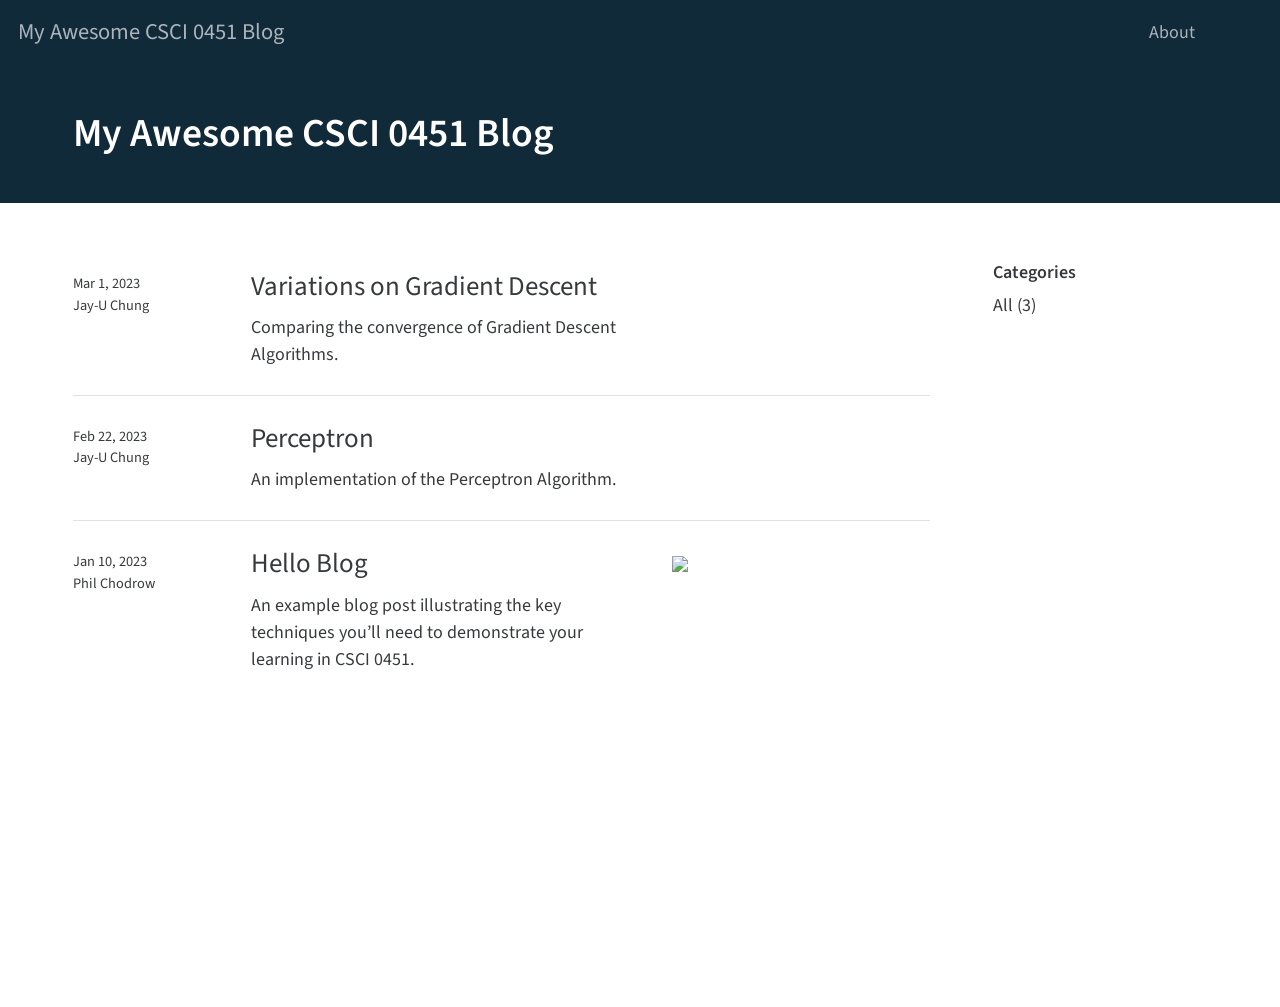
==== docs/index.html @ c1c76f6e "gradient descent blog post" ====
<!DOCTYPE html>
<html xmlns="http://www.w3.org/1999/xhtml" lang="en" xml:lang="en"><head>

<meta charset="utf-8">
<meta name="generator" content="quarto-1.1.189">

<meta name="viewport" content="width=device-width, initial-scale=1.0, user-scalable=yes">


<title>My Awesome CSCI 0451 Blog</title>
<style>
code{white-space: pre-wrap;}
span.smallcaps{font-variant: small-caps;}
div.columns{display: flex; gap: min(4vw, 1.5em);}
div.column{flex: auto; overflow-x: auto;}
div.hanging-indent{margin-left: 1.5em; text-indent: -1.5em;}
ul.task-list{list-style: none;}
ul.task-list li input[type="checkbox"] {
  width: 0.8em;
  margin: 0 0.8em 0.2em -1.6em;
  vertical-align: middle;
}
</style>


<script src="site_libs/quarto-nav/quarto-nav.js"></script>
<script src="site_libs/quarto-nav/headroom.min.js"></script>
<script src="site_libs/clipboard/clipboard.min.js"></script>
<script src="site_libs/quarto-search/autocomplete.umd.js"></script>
<script src="site_libs/quarto-search/fuse.min.js"></script>
<script src="site_libs/quarto-search/quarto-search.js"></script>
<meta name="quarto:offset" content="./">
<script src="site_libs/quarto-listing/list.min.js"></script>
<script src="site_libs/quarto-listing/quarto-listing.js"></script>
<script src="site_libs/quarto-html/quarto.js"></script>
<script src="site_libs/quarto-html/popper.min.js"></script>
<script src="site_libs/quarto-html/tippy.umd.min.js"></script>
<script src="site_libs/quarto-html/anchor.min.js"></script>
<link href="site_libs/quarto-html/tippy.css" rel="stylesheet">
<link href="site_libs/quarto-html/quarto-syntax-highlighting.css" rel="stylesheet" id="quarto-text-highlighting-styles">
<script src="site_libs/bootstrap/bootstrap.min.js"></script>
<link href="site_libs/bootstrap/bootstrap-icons.css" rel="stylesheet">
<link href="site_libs/bootstrap/bootstrap.min.css" rel="stylesheet" id="quarto-bootstrap" data-mode="light">
<script id="quarto-search-options" type="application/json">{
  "location": "navbar",
  "copy-button": false,
  "collapse-after": 3,
  "panel-placement": "end",
  "type": "overlay",
  "limit": 20,
  "language": {
    "search-no-results-text": "No results",
    "search-matching-documents-text": "matching documents",
    "search-copy-link-title": "Copy link to search",
    "search-hide-matches-text": "Hide additional matches",
    "search-more-match-text": "more match in this document",
    "search-more-matches-text": "more matches in this document",
    "search-clear-button-title": "Clear",
    "search-detached-cancel-button-title": "Cancel",
    "search-submit-button-title": "Submit"
  }
}</script>
<script>

  window.document.addEventListener("DOMContentLoaded", function (_event) {
    const listingTargetEl = window.document.querySelector('#listing-listing .list');
    if (!listingTargetEl) {
      // No listing discovered, do not attach.
      return; 
    }

    const options = {
      valueNames: ['listing-date','listing-title','listing-author','listing-image','listing-description','listing-categories',{ data: ['index'] },{ data: ['categories'] },{ data: ['listing-date-sort'] },{ data: ['listing-file-modified-sort'] }],
      
      searchColumns: ["listing-date","listing-title","listing-author","listing-image","listing-description","listing-categories"],
    };

    window['quarto-listings'] = window['quarto-listings'] || {};
    window['quarto-listings']['listing-listing'] = new List('listing-listing', options);

    if (window['quarto-listing-loaded']) {
      window['quarto-listing-loaded']();
    }
  });

  window.addEventListener('hashchange',() => {
    if (window['quarto-listing-loaded']) {
      window['quarto-listing-loaded']();
    }
  })
  </script>
<style>
    .quarto-title-block .quarto-title-banner {
      color: white;
background-image: url(img/landscape.png);
background-size: cover;
    }
    </style>

  <script src="https://cdn.jsdelivr.net/npm/mathjax@3/es5/tex-chtml-full.js" type="text/javascript"></script>

<link rel="stylesheet" href="styles.css">
</head>

<body class="nav-fixed">

<div id="quarto-search-results"></div>
  <header id="quarto-header" class="headroom fixed-top">
    <nav class="navbar navbar-expand-lg navbar-dark ">
      <div class="navbar-container container-fluid">
      <div class="navbar-brand-container">
    <a class="navbar-brand" href="./index.html">
    <span class="navbar-title">My Awesome CSCI 0451 Blog</span>
    </a>
  </div>
          <button class="navbar-toggler" type="button" data-bs-toggle="collapse" data-bs-target="#navbarCollapse" aria-controls="navbarCollapse" aria-expanded="false" aria-label="Toggle navigation" onclick="if (window.quartoToggleHeadroom) { window.quartoToggleHeadroom(); }">
  <span class="navbar-toggler-icon"></span>
</button>
          <div class="collapse navbar-collapse" id="navbarCollapse">
            <ul class="navbar-nav navbar-nav-scroll ms-auto">
  <li class="nav-item">
    <a class="nav-link" href="./about.html">About</a>
  </li>  
  <li class="nav-item compact">
    <a class="nav-link" href="https://github.com/"><i class="bi bi-github" role="img">
</i> 
 </a>
  </li>  
  <li class="nav-item compact">
    <a class="nav-link" href="https://twitter.com"><i class="bi bi-twitter" role="img">
</i> 
 </a>
  </li>  
</ul>
              <div id="quarto-search" class="" title="Search"></div>
          </div> <!-- /navcollapse -->
      </div> <!-- /container-fluid -->
    </nav>
</header>
<!-- content -->
<header id="title-block-header" class="quarto-title-block default page-columns page-full">
  <div class="quarto-title-banner page-columns page-full">
    <div class="quarto-title column-page-left">
      <h1 class="title">My Awesome CSCI 0451 Blog</h1>
                      </div>
  </div>
    
  
  <div class="quarto-title-meta">

      
      
    </div>
    
  
  </header><div id="quarto-content" class="quarto-container page-columns page-rows-contents page-layout-full page-navbar">
<!-- sidebar -->
<!-- margin-sidebar -->
    <div id="quarto-margin-sidebar" class="sidebar margin-sidebar">
        
    <h5 class="quarto-listing-category-title">Categories</h5><div class="quarto-listing-category category-default"><div class="category" data-category="">All <span class="quarto-category-count">(3)</span></div></div></div>
<!-- main -->
<main class="content quarto-banner-title-block column-page-left" id="quarto-document-content">








<div class="quarto-listing quarto-listing-container-default" id="listing-listing">
<div class="list quarto-listing-default">
<div class="quarto-post image-right" data-index="0" data-listing-date-sort="1677646800000" data-listing-file-modified-sort="1677733563541" data-listing-reading-time-sort="2.175">
<div class="thumbnail">
<a href="./posts/gradient_descent/gradient_descent.html">
<div class="thumbnail-image">

</div>
</a><p><a href="./posts/gradient_descent/gradient_descent.html"></a></p>
</div>
<div class="body">
<a href="./posts/gradient_descent/gradient_descent.html">
<h3 class="no-anchor listing-title">
Variations on Gradient Descent
</h3>
<div class="listing-subtitle">

</div>
<div class="listing-description">
<p>Comparing the convergence of Gradient Descent Algorithms.</p>
</div>
</a>
</div>
<div class="metadata">
<a href="./posts/gradient_descent/gradient_descent.html">
<div class="listing-date">
Mar 1, 2023
</div>
<div class="listing-author">
Jay-U Chung
</div>
</a>
</div>
</div>
<div class="quarto-post image-right" data-index="1" data-listing-date-sort="1677042000000" data-listing-file-modified-sort="1677103114852" data-listing-reading-time-sort="2.34">
<div class="thumbnail">
<a href="./posts/perceptron/perceptron_blog.html">
<div class="thumbnail-image">

</div>
</a><p><a href="./posts/perceptron/perceptron_blog.html"></a></p>
</div>
<div class="body">
<a href="./posts/perceptron/perceptron_blog.html">
<h3 class="no-anchor listing-title">
Perceptron
</h3>
<div class="listing-subtitle">

</div>
<div class="listing-description">
<p>An implementation of the Perceptron Algorithm.</p>
</div>
</a>
</div>
<div class="metadata">
<a href="./posts/perceptron/perceptron_blog.html">
<div class="listing-date">
Feb 22, 2023
</div>
<div class="listing-author">
Jay-U Chung
</div>
</a>
</div>
</div>
<div class="quarto-post image-right" data-index="2" data-listing-date-sort="1673326800000" data-listing-file-modified-sort="1676250981774" data-listing-reading-time-sort="2.205">
<div class="thumbnail">
<p><a href="./posts/example-blog-post/index.html"> <img src="./posts/example-blog-post/image.jpg" class="thumnail-image"> </a></p>
</div>
<div class="body">
<a href="./posts/example-blog-post/index.html">
<h3 class="no-anchor listing-title">
Hello Blog
</h3>
<div class="listing-subtitle">

</div>
<div class="listing-description">
<p>An example blog post illustrating the key techniques you’ll need to demonstrate your learning in CSCI 0451.</p>
</div>
</a>
</div>
<div class="metadata">
<a href="./posts/example-blog-post/index.html">
<div class="listing-date">
Jan 10, 2023
</div>
<div class="listing-author">
Phil Chodrow
</div>
</a>
</div>
</div>
</div>
<div class="listing-no-matching d-none">
No matching items
</div>
</div></main> <!-- /main -->
<script id="quarto-html-after-body" type="application/javascript">
window.document.addEventListener("DOMContentLoaded", function (event) {
  const toggleBodyColorMode = (bsSheetEl) => {
    const mode = bsSheetEl.getAttribute("data-mode");
    const bodyEl = window.document.querySelector("body");
    if (mode === "dark") {
      bodyEl.classList.add("quarto-dark");
      bodyEl.classList.remove("quarto-light");
    } else {
      bodyEl.classList.add("quarto-light");
      bodyEl.classList.remove("quarto-dark");
    }
  }
  const toggleBodyColorPrimary = () => {
    const bsSheetEl = window.document.querySelector("link#quarto-bootstrap");
    if (bsSheetEl) {
      toggleBodyColorMode(bsSheetEl);
    }
  }
  toggleBodyColorPrimary();  
  const icon = "";
  const anchorJS = new window.AnchorJS();
  anchorJS.options = {
    placement: 'right',
    icon: icon
  };
  anchorJS.add('.anchored');
  const clipboard = new window.ClipboardJS('.code-copy-button', {
    target: function(trigger) {
      return trigger.previousElementSibling;
    }
  });
  clipboard.on('success', function(e) {
    // button target
    const button = e.trigger;
    // don't keep focus
    button.blur();
    // flash "checked"
    button.classList.add('code-copy-button-checked');
    var currentTitle = button.getAttribute("title");
    button.setAttribute("title", "Copied!");
    setTimeout(function() {
      button.setAttribute("title", currentTitle);
      button.classList.remove('code-copy-button-checked');
    }, 1000);
    // clear code selection
    e.clearSelection();
  });
  function tippyHover(el, contentFn) {
    const config = {
      allowHTML: true,
      content: contentFn,
      maxWidth: 500,
      delay: 100,
      arrow: false,
      appendTo: function(el) {
          return el.parentElement;
      },
      interactive: true,
      interactiveBorder: 10,
      theme: 'quarto',
      placement: 'bottom-start'
    };
    window.tippy(el, config); 
  }
  const noterefs = window.document.querySelectorAll('a[role="doc-noteref"]');
  for (var i=0; i<noterefs.length; i++) {
    const ref = noterefs[i];
    tippyHover(ref, function() {
      // use id or data attribute instead here
      let href = ref.getAttribute('data-footnote-href') || ref.getAttribute('href');
      try { href = new URL(href).hash; } catch {}
      const id = href.replace(/^#\/?/, "");
      const note = window.document.getElementById(id);
      return note.innerHTML;
    });
  }
  var bibliorefs = window.document.querySelectorAll('a[role="doc-biblioref"]');
  for (var i=0; i<bibliorefs.length; i++) {
    const ref = bibliorefs[i];
    const cites = ref.parentNode.getAttribute('data-cites').split(' ');
    tippyHover(ref, function() {
      var popup = window.document.createElement('div');
      cites.forEach(function(cite) {
        var citeDiv = window.document.createElement('div');
        citeDiv.classList.add('hanging-indent');
        citeDiv.classList.add('csl-entry');
        var biblioDiv = window.document.getElementById('ref-' + cite);
        if (biblioDiv) {
          citeDiv.innerHTML = biblioDiv.innerHTML;
        }
        popup.appendChild(citeDiv);
      });
      return popup.innerHTML;
    });
  }
});
</script>
</div> <!-- /content -->



</body></html>
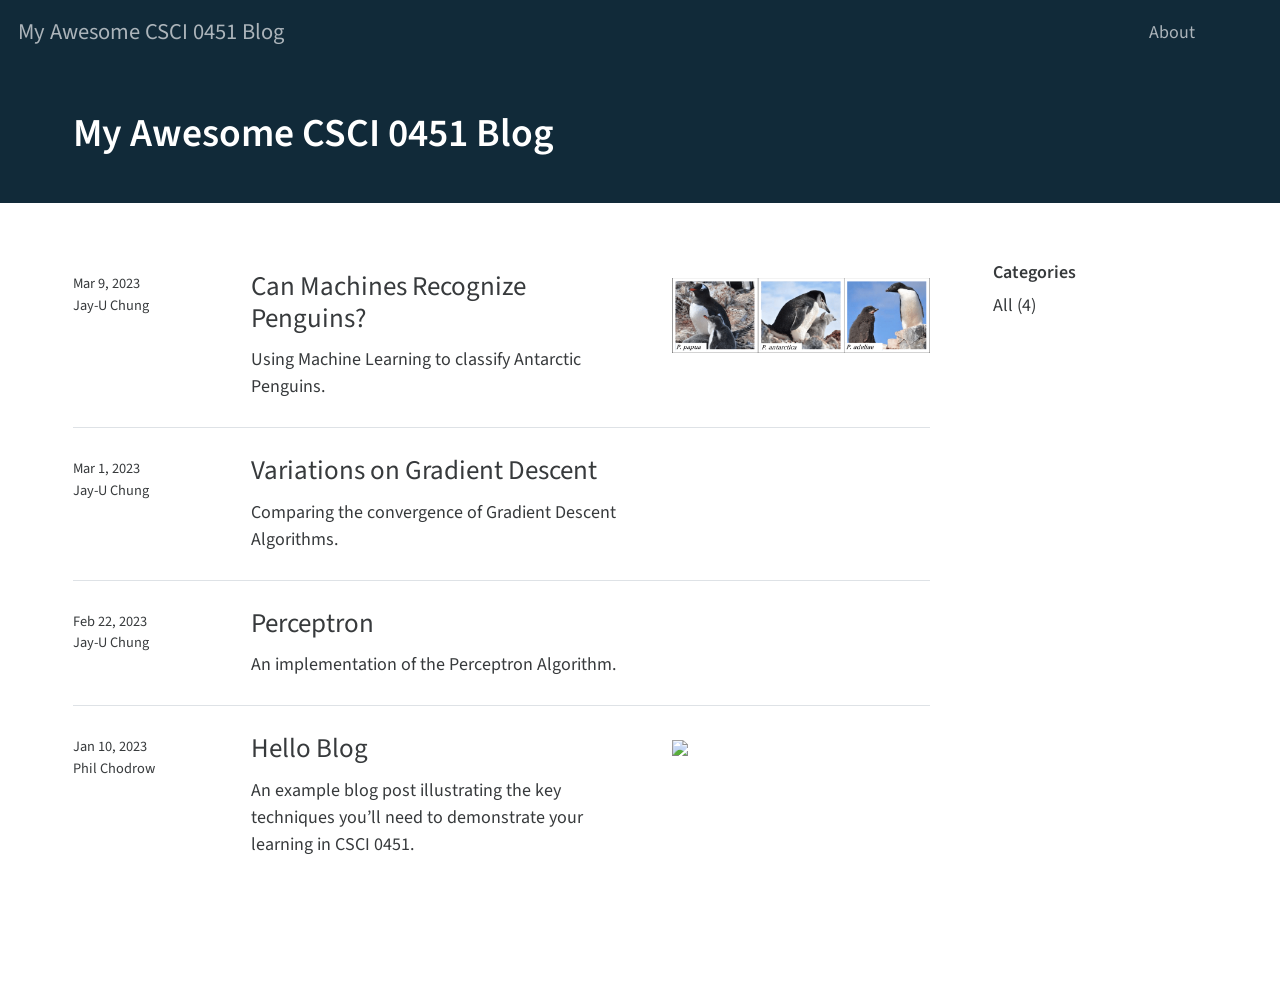
==== commit 4b67f1cf: "penguin blog post" ====
--- a/docs/index.html
+++ b/docs/index.html
@@ -158,7 +158,7 @@
 <!-- margin-sidebar -->
     <div id="quarto-margin-sidebar" class="sidebar margin-sidebar">
         
-    <h5 class="quarto-listing-category-title">Categories</h5><div class="quarto-listing-category category-default"><div class="category" data-category="">All <span class="quarto-category-count">(3)</span></div></div></div>
+    <h5 class="quarto-listing-category-title">Categories</h5><div class="quarto-listing-category category-default"><div class="category" data-category="">All <span class="quarto-category-count">(4)</span></div></div></div>
 <!-- main -->
 <main class="content quarto-banner-title-block column-page-left" id="quarto-document-content">
 
@@ -171,7 +171,35 @@
 
 <div class="quarto-listing quarto-listing-container-default" id="listing-listing">
 <div class="list quarto-listing-default">
-<div class="quarto-post image-right" data-index="0" data-listing-date-sort="1677646800000" data-listing-file-modified-sort="1677733563541" data-listing-reading-time-sort="2.175">
+<div class="quarto-post image-right" data-index="0" data-listing-date-sort="1678338000000" data-listing-file-modified-sort="1678423537321" data-listing-reading-time-sort="6.11">
+<div class="thumbnail">
+<p><a href="./posts/penguins/penguins.html"> <img src="./posts/penguins/penguin_images.png" class="thumnail-image"> </a></p>
+</div>
+<div class="body">
+<a href="./posts/penguins/penguins.html">
+<h3 class="no-anchor listing-title">
+Can Machines Recognize Penguins?
+</h3>
+<div class="listing-subtitle">
+
+</div>
+<div class="listing-description">
+<p>Using Machine Learning to classify Antarctic Penguins.</p>
+</div>
+</a>
+</div>
+<div class="metadata">
+<a href="./posts/penguins/penguins.html">
+<div class="listing-date">
+Mar 9, 2023
+</div>
+<div class="listing-author">
+Jay-U Chung
+</div>
+</a>
+</div>
+</div>
+<div class="quarto-post image-right" data-index="1" data-listing-date-sort="1677646800000" data-listing-file-modified-sort="1677733795497" data-listing-reading-time-sort="2.175">
 <div class="thumbnail">
 <a href="./posts/gradient_descent/gradient_descent.html">
 <div class="thumbnail-image">
@@ -203,7 +231,7 @@
 </a>
 </div>
 </div>
-<div class="quarto-post image-right" data-index="1" data-listing-date-sort="1677042000000" data-listing-file-modified-sort="1677103114852" data-listing-reading-time-sort="2.34">
+<div class="quarto-post image-right" data-index="2" data-listing-date-sort="1677042000000" data-listing-file-modified-sort="1677103114852" data-listing-reading-time-sort="2.34">
 <div class="thumbnail">
 <a href="./posts/perceptron/perceptron_blog.html">
 <div class="thumbnail-image">
@@ -235,7 +263,7 @@
 </a>
 </div>
 </div>
-<div class="quarto-post image-right" data-index="2" data-listing-date-sort="1673326800000" data-listing-file-modified-sort="1676250981774" data-listing-reading-time-sort="2.205">
+<div class="quarto-post image-right" data-index="3" data-listing-date-sort="1673326800000" data-listing-file-modified-sort="1676250981774" data-listing-reading-time-sort="2.205">
 <div class="thumbnail">
 <p><a href="./posts/example-blog-post/index.html"> <img src="./posts/example-blog-post/image.jpg" class="thumnail-image"> </a></p>
 </div>
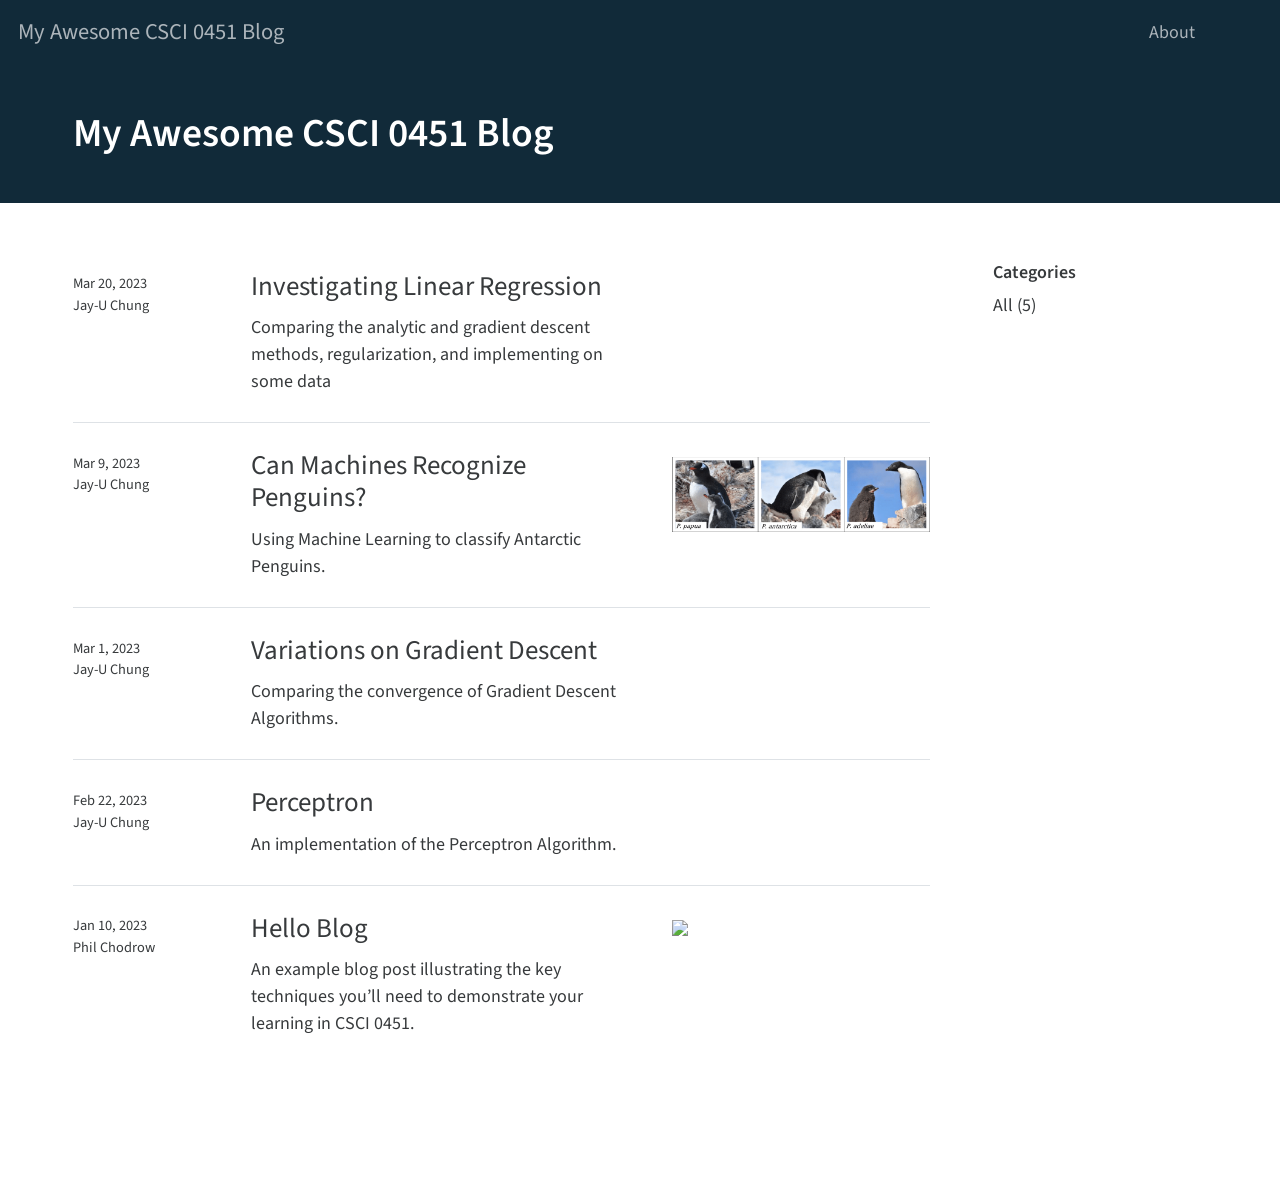
==== commit e6df99e4: "Linear Regresssion" ====
--- a/docs/index.html
+++ b/docs/index.html
@@ -158,7 +158,7 @@
 <!-- margin-sidebar -->
     <div id="quarto-margin-sidebar" class="sidebar margin-sidebar">
         
-    <h5 class="quarto-listing-category-title">Categories</h5><div class="quarto-listing-category category-default"><div class="category" data-category="">All <span class="quarto-category-count">(4)</span></div></div></div>
+    <h5 class="quarto-listing-category-title">Categories</h5><div class="quarto-listing-category category-default"><div class="category" data-category="">All <span class="quarto-category-count">(5)</span></div></div></div>
 <!-- main -->
 <main class="content quarto-banner-title-block column-page-left" id="quarto-document-content">
 
@@ -171,7 +171,39 @@
 
 <div class="quarto-listing quarto-listing-container-default" id="listing-listing">
 <div class="list quarto-listing-default">
-<div class="quarto-post image-right" data-index="0" data-listing-date-sort="1678338000000" data-listing-file-modified-sort="1678423537321" data-listing-reading-time-sort="6.11">
+<div class="quarto-post image-right" data-index="0" data-listing-date-sort="1679284800000" data-listing-file-modified-sort="1679370849665" data-listing-reading-time-sort="5.185">
+<div class="thumbnail">
+<a href="./posts/linear_regression/linear_regression.html">
+<div class="thumbnail-image">
+
+</div>
+</a><p><a href="./posts/linear_regression/linear_regression.html"></a></p>
+</div>
+<div class="body">
+<a href="./posts/linear_regression/linear_regression.html">
+<h3 class="no-anchor listing-title">
+Investigating Linear Regression
+</h3>
+<div class="listing-subtitle">
+
+</div>
+<div class="listing-description">
+<p>Comparing the analytic and gradient descent methods, regularization, and implementing on some data</p>
+</div>
+</a>
+</div>
+<div class="metadata">
+<a href="./posts/linear_regression/linear_regression.html">
+<div class="listing-date">
+Mar 20, 2023
+</div>
+<div class="listing-author">
+Jay-U Chung
+</div>
+</a>
+</div>
+</div>
+<div class="quarto-post image-right" data-index="1" data-listing-date-sort="1678338000000" data-listing-file-modified-sort="1679370398989" data-listing-reading-time-sort="6.075">
 <div class="thumbnail">
 <p><a href="./posts/penguins/penguins.html"> <img src="./posts/penguins/penguin_images.png" class="thumnail-image"> </a></p>
 </div>
@@ -199,7 +231,7 @@
 </a>
 </div>
 </div>
-<div class="quarto-post image-right" data-index="1" data-listing-date-sort="1677646800000" data-listing-file-modified-sort="1677733795497" data-listing-reading-time-sort="2.175">
+<div class="quarto-post image-right" data-index="2" data-listing-date-sort="1677646800000" data-listing-file-modified-sort="1677733795497" data-listing-reading-time-sort="2.175">
 <div class="thumbnail">
 <a href="./posts/gradient_descent/gradient_descent.html">
 <div class="thumbnail-image">
@@ -231,7 +263,7 @@
 </a>
 </div>
 </div>
-<div class="quarto-post image-right" data-index="2" data-listing-date-sort="1677042000000" data-listing-file-modified-sort="1677103114852" data-listing-reading-time-sort="2.34">
+<div class="quarto-post image-right" data-index="3" data-listing-date-sort="1677042000000" data-listing-file-modified-sort="1677103114852" data-listing-reading-time-sort="2.34">
 <div class="thumbnail">
 <a href="./posts/perceptron/perceptron_blog.html">
 <div class="thumbnail-image">
@@ -263,7 +295,7 @@
 </a>
 </div>
 </div>
-<div class="quarto-post image-right" data-index="3" data-listing-date-sort="1673326800000" data-listing-file-modified-sort="1676250981774" data-listing-reading-time-sort="2.205">
+<div class="quarto-post image-right" data-index="4" data-listing-date-sort="1673326800000" data-listing-file-modified-sort="1676250981774" data-listing-reading-time-sort="2.205">
 <div class="thumbnail">
 <p><a href="./posts/example-blog-post/index.html"> <img src="./posts/example-blog-post/image.jpg" class="thumnail-image"> </a></p>
 </div>
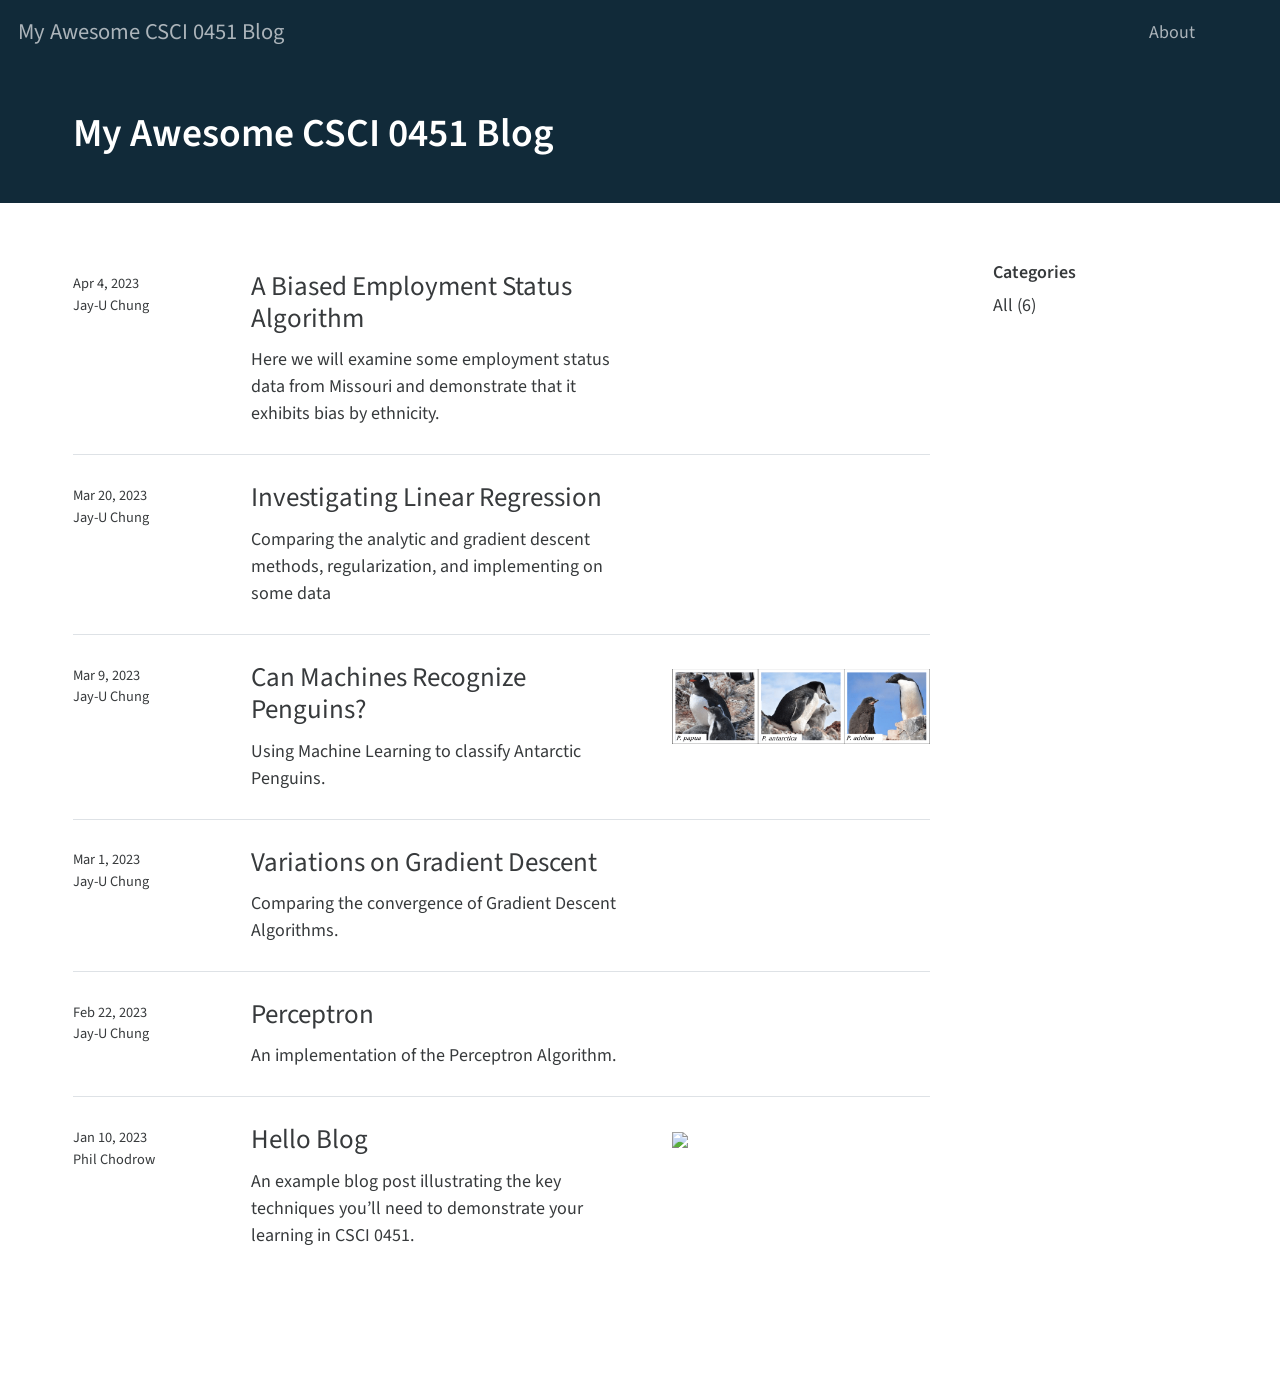
==== commit abc714fe: "Bias Audit Blog" ====
--- a/docs/index.html
+++ b/docs/index.html
@@ -158,7 +158,7 @@
 <!-- margin-sidebar -->
     <div id="quarto-margin-sidebar" class="sidebar margin-sidebar">
         
-    <h5 class="quarto-listing-category-title">Categories</h5><div class="quarto-listing-category category-default"><div class="category" data-category="">All <span class="quarto-category-count">(5)</span></div></div></div>
+    <h5 class="quarto-listing-category-title">Categories</h5><div class="quarto-listing-category category-default"><div class="category" data-category="">All <span class="quarto-category-count">(6)</span></div></div></div>
 <!-- main -->
 <main class="content quarto-banner-title-block column-page-left" id="quarto-document-content">
 
@@ -171,7 +171,39 @@
 
 <div class="quarto-listing quarto-listing-container-default" id="listing-listing">
 <div class="list quarto-listing-default">
-<div class="quarto-post image-right" data-index="0" data-listing-date-sort="1679284800000" data-listing-file-modified-sort="1679370849665" data-listing-reading-time-sort="5.185">
+<div class="quarto-post image-right" data-index="0" data-listing-date-sort="1680580800000" data-listing-file-modified-sort="1680672070534" data-listing-reading-time-sort="5.365">
+<div class="thumbnail">
+<a href="./posts/bias_audit/bias_audit.html">
+<div class="thumbnail-image">
+
+</div>
+</a><p><a href="./posts/bias_audit/bias_audit.html"></a></p>
+</div>
+<div class="body">
+<a href="./posts/bias_audit/bias_audit.html">
+<h3 class="no-anchor listing-title">
+A Biased Employment Status Algorithm
+</h3>
+<div class="listing-subtitle">
+
+</div>
+<div class="listing-description">
+<p>Here we will examine some employment status data from Missouri and demonstrate that it exhibits bias by ethnicity.</p>
+</div>
+</a>
+</div>
+<div class="metadata">
+<a href="./posts/bias_audit/bias_audit.html">
+<div class="listing-date">
+Apr 4, 2023
+</div>
+<div class="listing-author">
+Jay-U Chung
+</div>
+</a>
+</div>
+</div>
+<div class="quarto-post image-right" data-index="1" data-listing-date-sort="1679284800000" data-listing-file-modified-sort="1680660074198" data-listing-reading-time-sort="5.355">
 <div class="thumbnail">
 <a href="./posts/linear_regression/linear_regression.html">
 <div class="thumbnail-image">
@@ -203,7 +235,7 @@
 </a>
 </div>
 </div>
-<div class="quarto-post image-right" data-index="1" data-listing-date-sort="1678338000000" data-listing-file-modified-sort="1679370398989" data-listing-reading-time-sort="6.075">
+<div class="quarto-post image-right" data-index="2" data-listing-date-sort="1678338000000" data-listing-file-modified-sort="1679370398989" data-listing-reading-time-sort="6.075">
 <div class="thumbnail">
 <p><a href="./posts/penguins/penguins.html"> <img src="./posts/penguins/penguin_images.png" class="thumnail-image"> </a></p>
 </div>
@@ -231,7 +263,7 @@
 </a>
 </div>
 </div>
-<div class="quarto-post image-right" data-index="2" data-listing-date-sort="1677646800000" data-listing-file-modified-sort="1677733795497" data-listing-reading-time-sort="2.175">
+<div class="quarto-post image-right" data-index="3" data-listing-date-sort="1677646800000" data-listing-file-modified-sort="1677733795497" data-listing-reading-time-sort="2.175">
 <div class="thumbnail">
 <a href="./posts/gradient_descent/gradient_descent.html">
 <div class="thumbnail-image">
@@ -263,7 +295,7 @@
 </a>
 </div>
 </div>
-<div class="quarto-post image-right" data-index="3" data-listing-date-sort="1677042000000" data-listing-file-modified-sort="1677103114852" data-listing-reading-time-sort="2.34">
+<div class="quarto-post image-right" data-index="4" data-listing-date-sort="1677042000000" data-listing-file-modified-sort="1677103114852" data-listing-reading-time-sort="2.34">
 <div class="thumbnail">
 <a href="./posts/perceptron/perceptron_blog.html">
 <div class="thumbnail-image">
@@ -295,7 +327,7 @@
 </a>
 </div>
 </div>
-<div class="quarto-post image-right" data-index="4" data-listing-date-sort="1673326800000" data-listing-file-modified-sort="1676250981774" data-listing-reading-time-sort="2.205">
+<div class="quarto-post image-right" data-index="5" data-listing-date-sort="1673326800000" data-listing-file-modified-sort="1676250981774" data-listing-reading-time-sort="2.205">
 <div class="thumbnail">
 <p><a href="./posts/example-blog-post/index.html"> <img src="./posts/example-blog-post/image.jpg" class="thumnail-image"> </a></p>
 </div>
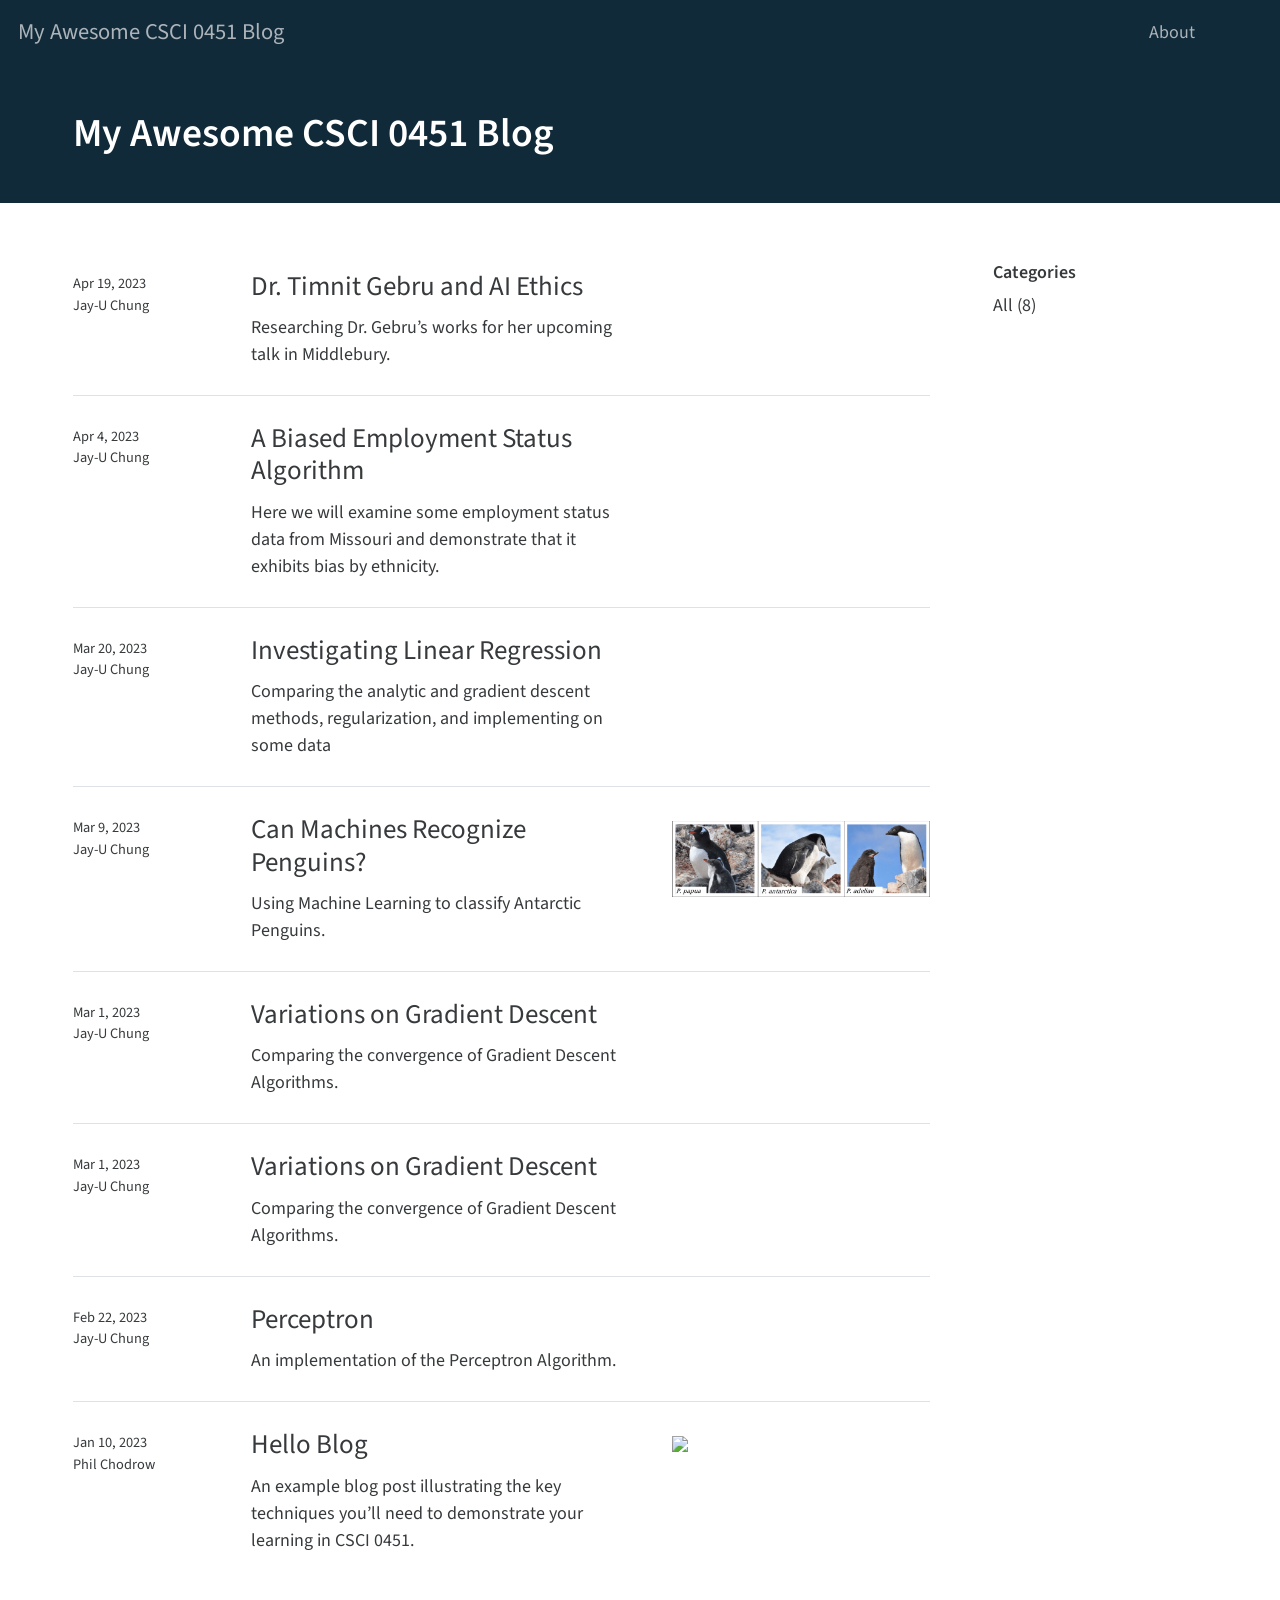
==== commit 7cbb5c99: "Dr. Gebru part1" ====
--- a/docs/index.html
+++ b/docs/index.html
@@ -158,7 +158,7 @@
 <!-- margin-sidebar -->
     <div id="quarto-margin-sidebar" class="sidebar margin-sidebar">
         
-    <h5 class="quarto-listing-category-title">Categories</h5><div class="quarto-listing-category category-default"><div class="category" data-category="">All <span class="quarto-category-count">(6)</span></div></div></div>
+    <h5 class="quarto-listing-category-title">Categories</h5><div class="quarto-listing-category category-default"><div class="category" data-category="">All <span class="quarto-category-count">(8)</span></div></div></div>
 <!-- main -->
 <main class="content quarto-banner-title-block column-page-left" id="quarto-document-content">
 
@@ -171,7 +171,39 @@
 
 <div class="quarto-listing quarto-listing-container-default" id="listing-listing">
 <div class="list quarto-listing-default">
-<div class="quarto-post image-right" data-index="0" data-listing-date-sort="1680580800000" data-listing-file-modified-sort="1680672070534" data-listing-reading-time-sort="5.365">
+<div class="quarto-post image-right" data-index="0" data-listing-date-sort="1681876800000" data-listing-file-modified-sort="1681859833156" data-listing-reading-time-sort="4.105">
+<div class="thumbnail">
+<a href="./posts/dr_gebru/dr_gebru.html">
+<div class="thumbnail-image">
+
+</div>
+</a><p><a href="./posts/dr_gebru/dr_gebru.html"></a></p>
+</div>
+<div class="body">
+<a href="./posts/dr_gebru/dr_gebru.html">
+<h3 class="no-anchor listing-title">
+Dr.&nbsp;Timnit Gebru and AI Ethics
+</h3>
+<div class="listing-subtitle">
+
+</div>
+<div class="listing-description">
+<p>Researching Dr.&nbsp;Gebru’s works for her upcoming talk in Middlebury.</p>
+</div>
+</a>
+</div>
+<div class="metadata">
+<a href="./posts/dr_gebru/dr_gebru.html">
+<div class="listing-date">
+Apr 19, 2023
+</div>
+<div class="listing-author">
+Jay-U Chung
+</div>
+</a>
+</div>
+</div>
+<div class="quarto-post image-right" data-index="1" data-listing-date-sort="1680580800000" data-listing-file-modified-sort="1681232413268" data-listing-reading-time-sort="5.365">
 <div class="thumbnail">
 <a href="./posts/bias_audit/bias_audit.html">
 <div class="thumbnail-image">
@@ -203,7 +235,7 @@
 </a>
 </div>
 </div>
-<div class="quarto-post image-right" data-index="1" data-listing-date-sort="1679284800000" data-listing-file-modified-sort="1680660074198" data-listing-reading-time-sort="5.355">
+<div class="quarto-post image-right" data-index="2" data-listing-date-sort="1679284800000" data-listing-file-modified-sort="1681233991467" data-listing-reading-time-sort="5.355">
 <div class="thumbnail">
 <a href="./posts/linear_regression/linear_regression.html">
 <div class="thumbnail-image">
@@ -235,7 +267,7 @@
 </a>
 </div>
 </div>
-<div class="quarto-post image-right" data-index="2" data-listing-date-sort="1678338000000" data-listing-file-modified-sort="1679370398989" data-listing-reading-time-sort="6.075">
+<div class="quarto-post image-right" data-index="3" data-listing-date-sort="1678338000000" data-listing-file-modified-sort="1681232878720" data-listing-reading-time-sort="6.11">
 <div class="thumbnail">
 <p><a href="./posts/penguins/penguins.html"> <img src="./posts/penguins/penguin_images.png" class="thumnail-image"> </a></p>
 </div>
@@ -263,7 +295,7 @@
 </a>
 </div>
 </div>
-<div class="quarto-post image-right" data-index="3" data-listing-date-sort="1677646800000" data-listing-file-modified-sort="1677733795497" data-listing-reading-time-sort="2.175">
+<div class="quarto-post image-right" data-index="4" data-listing-date-sort="1677646800000" data-listing-file-modified-sort="1681237678997" data-listing-reading-time-sort="2.175">
 <div class="thumbnail">
 <a href="./posts/gradient_descent/gradient_descent.html">
 <div class="thumbnail-image">
@@ -295,7 +327,39 @@
 </a>
 </div>
 </div>
-<div class="quarto-post image-right" data-index="4" data-listing-date-sort="1677042000000" data-listing-file-modified-sort="1677103114852" data-listing-reading-time-sort="2.34">
+<div class="quarto-post image-right" data-index="5" data-listing-date-sort="1677646800000" data-listing-file-modified-sort="1681240215621" data-listing-reading-time-sort="2.175">
+<div class="thumbnail">
+<a href="./posts/adam/adam.html">
+<div class="thumbnail-image">
+
+</div>
+</a><p><a href="./posts/adam/adam.html"></a></p>
+</div>
+<div class="body">
+<a href="./posts/adam/adam.html">
+<h3 class="no-anchor listing-title">
+Variations on Gradient Descent
+</h3>
+<div class="listing-subtitle">
+
+</div>
+<div class="listing-description">
+<p>Comparing the convergence of Gradient Descent Algorithms.</p>
+</div>
+</a>
+</div>
+<div class="metadata">
+<a href="./posts/adam/adam.html">
+<div class="listing-date">
+Mar 1, 2023
+</div>
+<div class="listing-author">
+Jay-U Chung
+</div>
+</a>
+</div>
+</div>
+<div class="quarto-post image-right" data-index="6" data-listing-date-sort="1677042000000" data-listing-file-modified-sort="1677103114852" data-listing-reading-time-sort="2.34">
 <div class="thumbnail">
 <a href="./posts/perceptron/perceptron_blog.html">
 <div class="thumbnail-image">
@@ -327,7 +391,7 @@
 </a>
 </div>
 </div>
-<div class="quarto-post image-right" data-index="5" data-listing-date-sort="1673326800000" data-listing-file-modified-sort="1676250981774" data-listing-reading-time-sort="2.205">
+<div class="quarto-post image-right" data-index="7" data-listing-date-sort="1673326800000" data-listing-file-modified-sort="1676250981774" data-listing-reading-time-sort="2.205">
 <div class="thumbnail">
 <p><a href="./posts/example-blog-post/index.html"> <img src="./posts/example-blog-post/image.jpg" class="thumnail-image"> </a></p>
 </div>
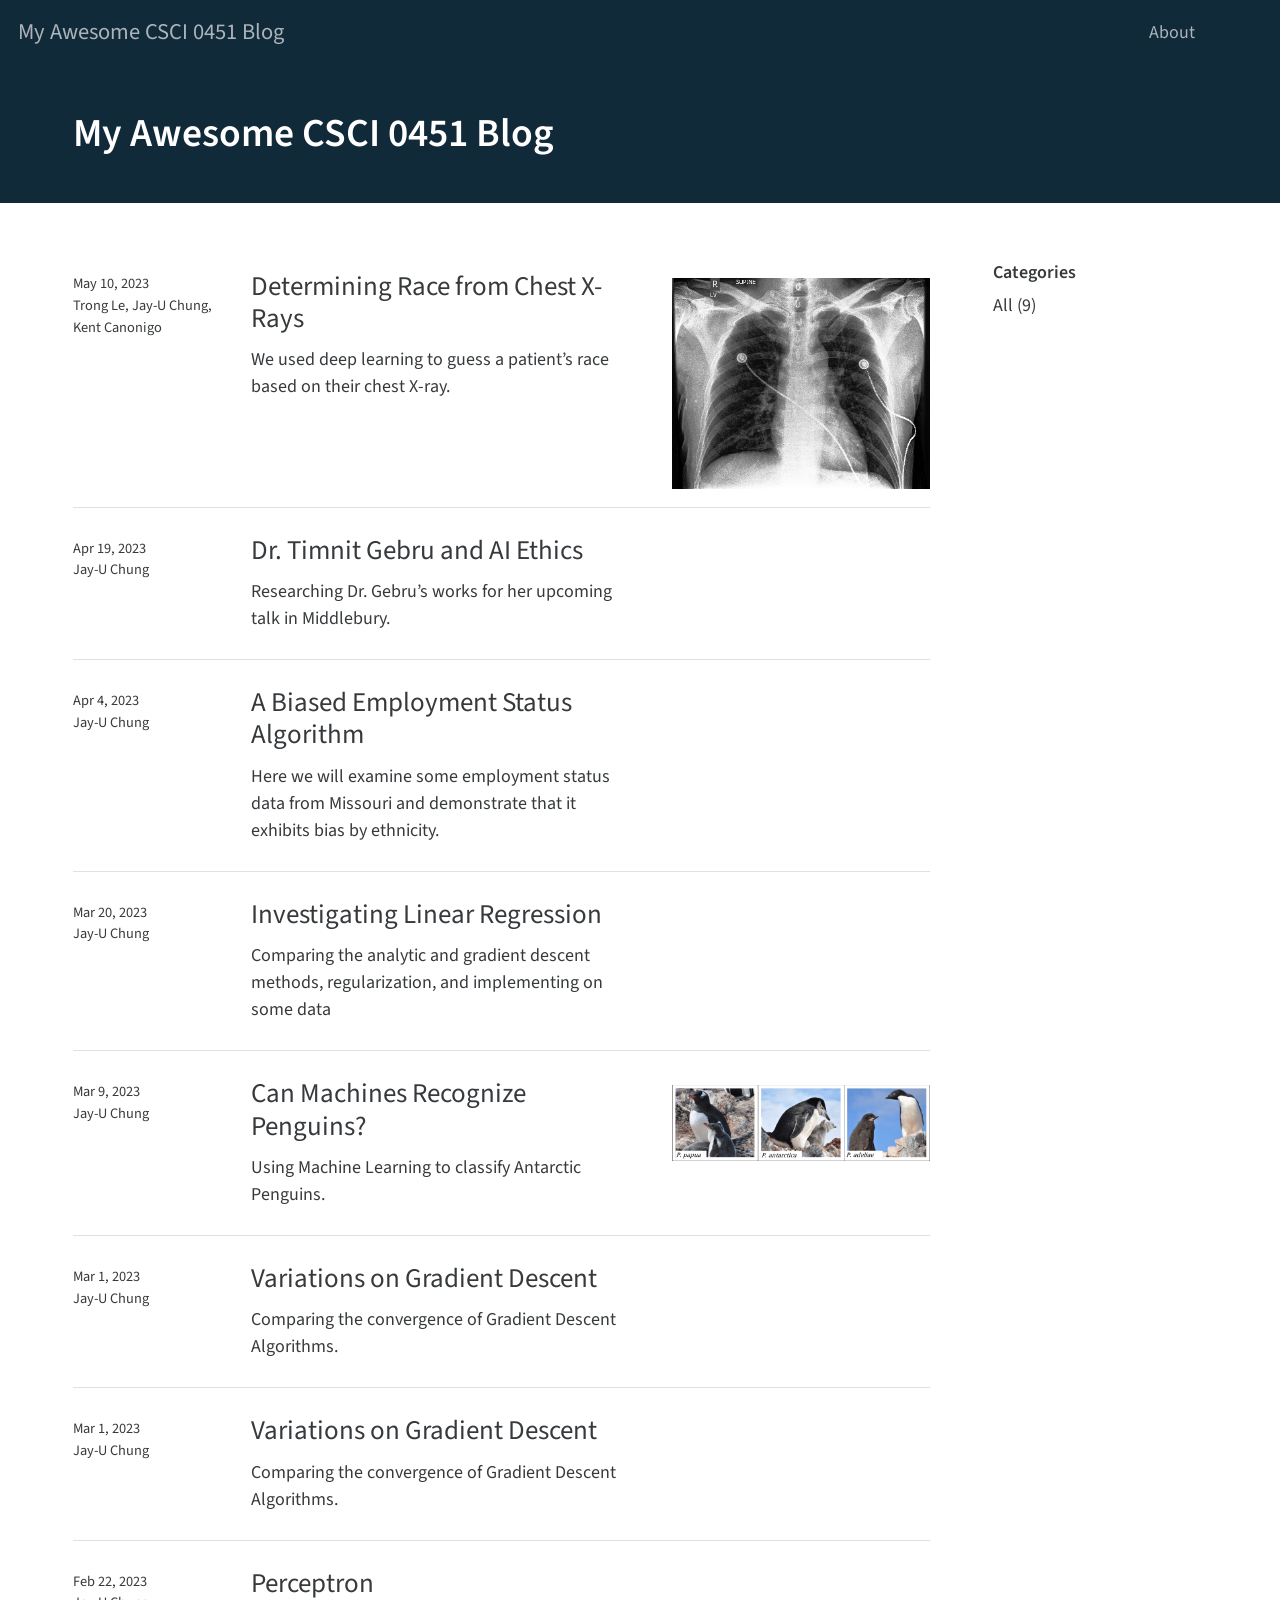
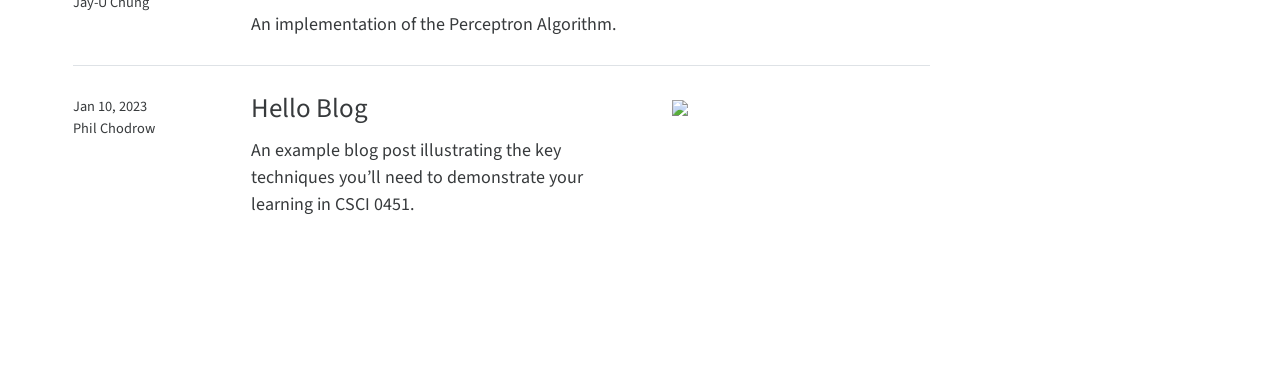
==== commit b151bf09: "commit" ====
--- a/docs/index.html
+++ b/docs/index.html
@@ -158,7 +158,7 @@
 <!-- margin-sidebar -->
     <div id="quarto-margin-sidebar" class="sidebar margin-sidebar">
         
-    <h5 class="quarto-listing-category-title">Categories</h5><div class="quarto-listing-category category-default"><div class="category" data-category="">All <span class="quarto-category-count">(8)</span></div></div></div>
+    <h5 class="quarto-listing-category-title">Categories</h5><div class="quarto-listing-category category-default"><div class="category" data-category="">All <span class="quarto-category-count">(9)</span></div></div></div>
 <!-- main -->
 <main class="content quarto-banner-title-block column-page-left" id="quarto-document-content">
 
@@ -171,7 +171,35 @@
 
 <div class="quarto-listing quarto-listing-container-default" id="listing-listing">
 <div class="list quarto-listing-default">
-<div class="quarto-post image-right" data-index="0" data-listing-date-sort="1681876800000" data-listing-file-modified-sort="1681859833156" data-listing-reading-time-sort="4.105">
+<div class="quarto-post image-right" data-index="0" data-listing-date-sort="1683691200000" data-listing-file-modified-sort="1684804375465" data-listing-reading-time-sort="29.865">
+<div class="thumbnail">
+<p><a href="./posts/project_blogpost/project.html"> <img src="./posts/project_blogpost/view1_frontal.jpg" class="thumnail-image"> </a></p>
+</div>
+<div class="body">
+<a href="./posts/project_blogpost/project.html">
+<h3 class="no-anchor listing-title">
+Determining Race from Chest X-Rays
+</h3>
+<div class="listing-subtitle">
+
+</div>
+<div class="listing-description">
+<p>We used deep learning to guess a patient’s race based on their chest X-ray.</p>
+</div>
+</a>
+</div>
+<div class="metadata">
+<a href="./posts/project_blogpost/project.html">
+<div class="listing-date">
+May 10, 2023
+</div>
+<div class="listing-author">
+Trong Le, Jay-U Chung, Kent Canonigo
+</div>
+</a>
+</div>
+</div>
+<div class="quarto-post image-right" data-index="1" data-listing-date-sort="1681876800000" data-listing-file-modified-sort="1684804338150" data-listing-reading-time-sort="4.105">
 <div class="thumbnail">
 <a href="./posts/dr_gebru/dr_gebru.html">
 <div class="thumbnail-image">
@@ -203,7 +231,7 @@
 </a>
 </div>
 </div>
-<div class="quarto-post image-right" data-index="1" data-listing-date-sort="1680580800000" data-listing-file-modified-sort="1681232413268" data-listing-reading-time-sort="5.365">
+<div class="quarto-post image-right" data-index="2" data-listing-date-sort="1680580800000" data-listing-file-modified-sort="1684804338149" data-listing-reading-time-sort="5.365">
 <div class="thumbnail">
 <a href="./posts/bias_audit/bias_audit.html">
 <div class="thumbnail-image">
@@ -235,7 +263,7 @@
 </a>
 </div>
 </div>
-<div class="quarto-post image-right" data-index="2" data-listing-date-sort="1679284800000" data-listing-file-modified-sort="1681233991467" data-listing-reading-time-sort="5.355">
+<div class="quarto-post image-right" data-index="3" data-listing-date-sort="1679284800000" data-listing-file-modified-sort="1684804338158" data-listing-reading-time-sort="5.355">
 <div class="thumbnail">
 <a href="./posts/linear_regression/linear_regression.html">
 <div class="thumbnail-image">
@@ -267,7 +295,7 @@
 </a>
 </div>
 </div>
-<div class="quarto-post image-right" data-index="3" data-listing-date-sort="1678338000000" data-listing-file-modified-sort="1681232878720" data-listing-reading-time-sort="6.11">
+<div class="quarto-post image-right" data-index="4" data-listing-date-sort="1678338000000" data-listing-file-modified-sort="1681232878720" data-listing-reading-time-sort="6.11">
 <div class="thumbnail">
 <p><a href="./posts/penguins/penguins.html"> <img src="./posts/penguins/penguin_images.png" class="thumnail-image"> </a></p>
 </div>
@@ -295,7 +323,7 @@
 </a>
 </div>
 </div>
-<div class="quarto-post image-right" data-index="4" data-listing-date-sort="1677646800000" data-listing-file-modified-sort="1681237678997" data-listing-reading-time-sort="2.175">
+<div class="quarto-post image-right" data-index="5" data-listing-date-sort="1677646800000" data-listing-file-modified-sort="1684804338154" data-listing-reading-time-sort="2.175">
 <div class="thumbnail">
 <a href="./posts/gradient_descent/gradient_descent.html">
 <div class="thumbnail-image">
@@ -327,7 +355,7 @@
 </a>
 </div>
 </div>
-<div class="quarto-post image-right" data-index="5" data-listing-date-sort="1677646800000" data-listing-file-modified-sort="1681240215621" data-listing-reading-time-sort="2.175">
+<div class="quarto-post image-right" data-index="6" data-listing-date-sort="1677646800000" data-listing-file-modified-sort="1681240215621" data-listing-reading-time-sort="2.175">
 <div class="thumbnail">
 <a href="./posts/adam/adam.html">
 <div class="thumbnail-image">
@@ -359,7 +387,7 @@
 </a>
 </div>
 </div>
-<div class="quarto-post image-right" data-index="6" data-listing-date-sort="1677042000000" data-listing-file-modified-sort="1677103114852" data-listing-reading-time-sort="2.34">
+<div class="quarto-post image-right" data-index="7" data-listing-date-sort="1677042000000" data-listing-file-modified-sort="1677103114852" data-listing-reading-time-sort="2.34">
 <div class="thumbnail">
 <a href="./posts/perceptron/perceptron_blog.html">
 <div class="thumbnail-image">
@@ -391,7 +419,7 @@
 </a>
 </div>
 </div>
-<div class="quarto-post image-right" data-index="7" data-listing-date-sort="1673326800000" data-listing-file-modified-sort="1676250981774" data-listing-reading-time-sort="2.205">
+<div class="quarto-post image-right" data-index="8" data-listing-date-sort="1673326800000" data-listing-file-modified-sort="1676250981774" data-listing-reading-time-sort="2.205">
 <div class="thumbnail">
 <p><a href="./posts/example-blog-post/index.html"> <img src="./posts/example-blog-post/image.jpg" class="thumnail-image"> </a></p>
 </div>
